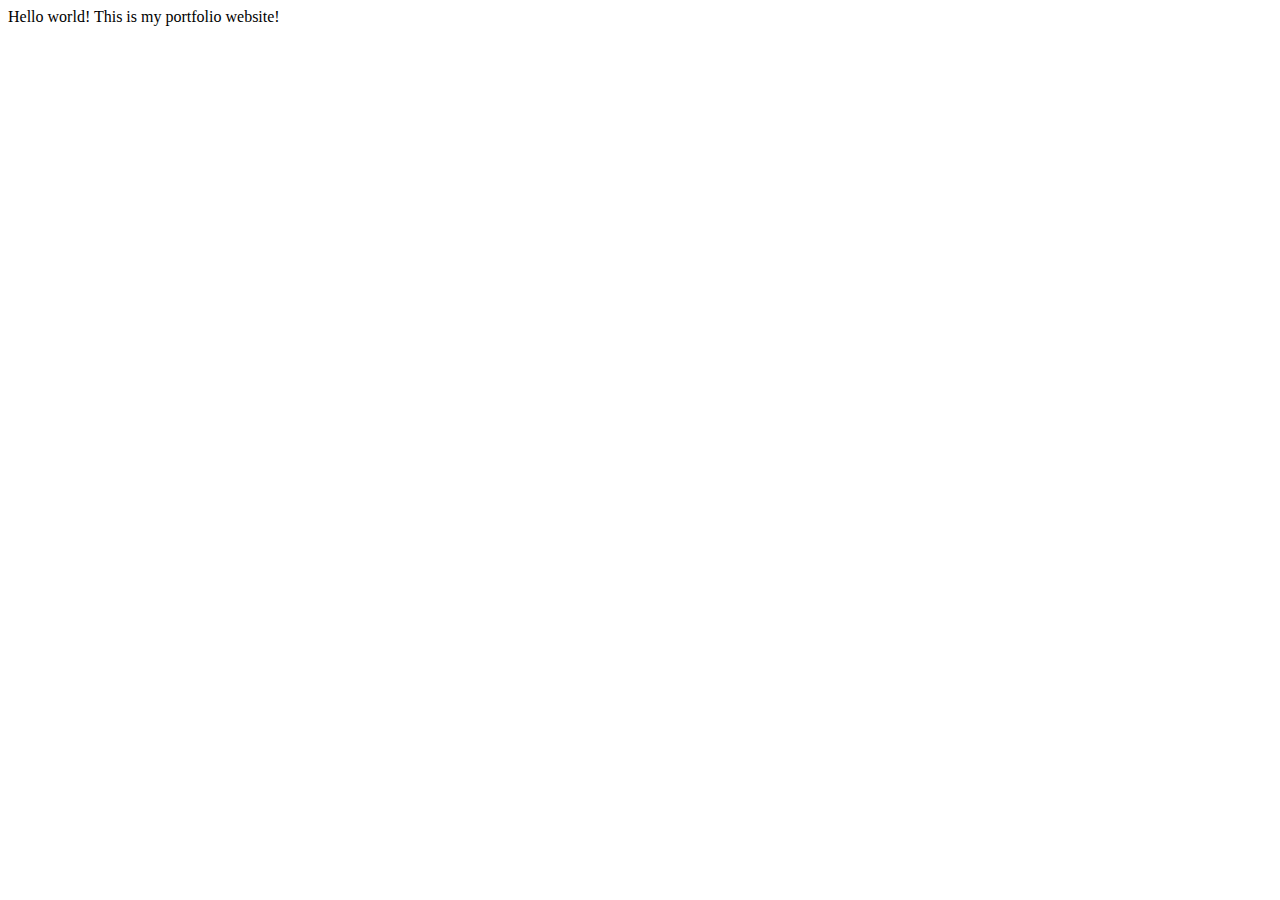
==== index.html @ abda1549 "Create index.html" ====
<!DOCTYPE html>
<html lang="en">
<head>
    <meta charset="UTF-8">
    <meta name="viewport" content="width=device-width, initial-scale=1.0">
    <title>Alex J. Fisher's Portfolio</title>
</head>
<body>
    Hello world! This is my portfolio website!
</body>
</html>
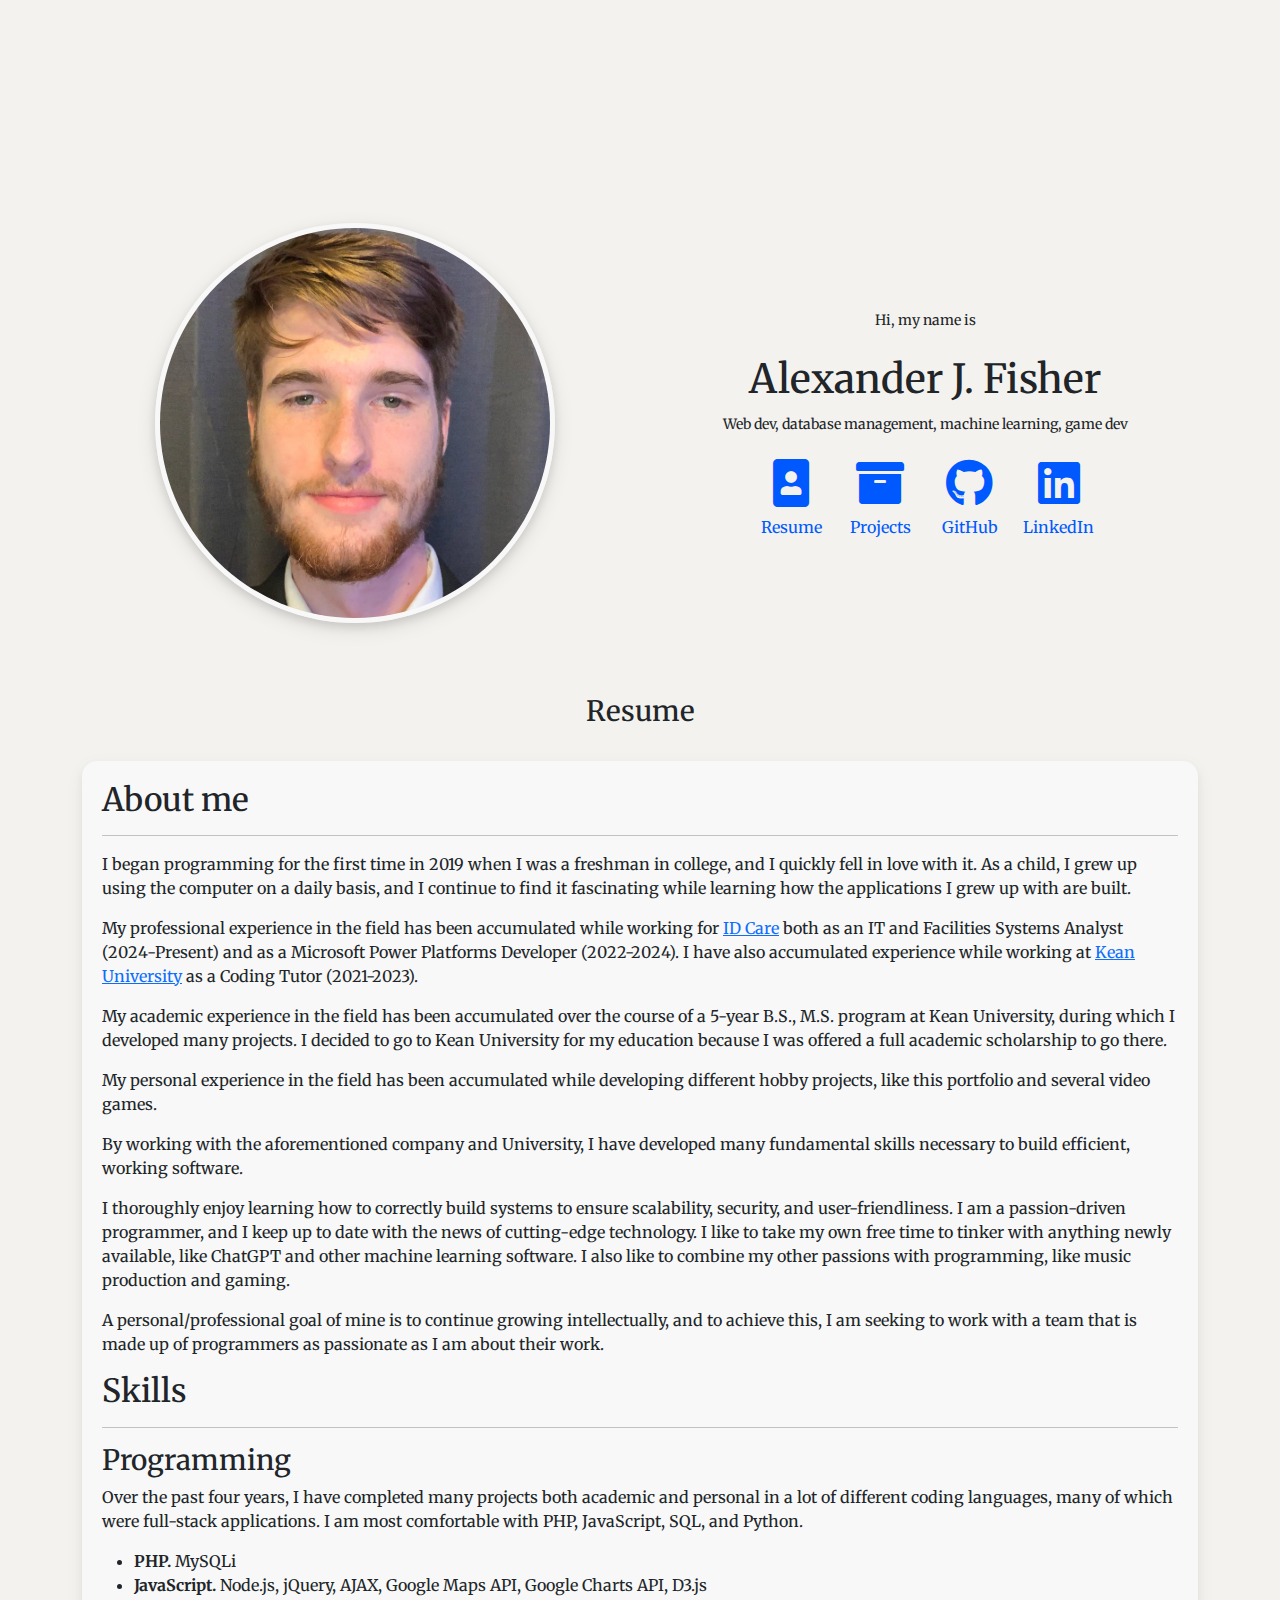
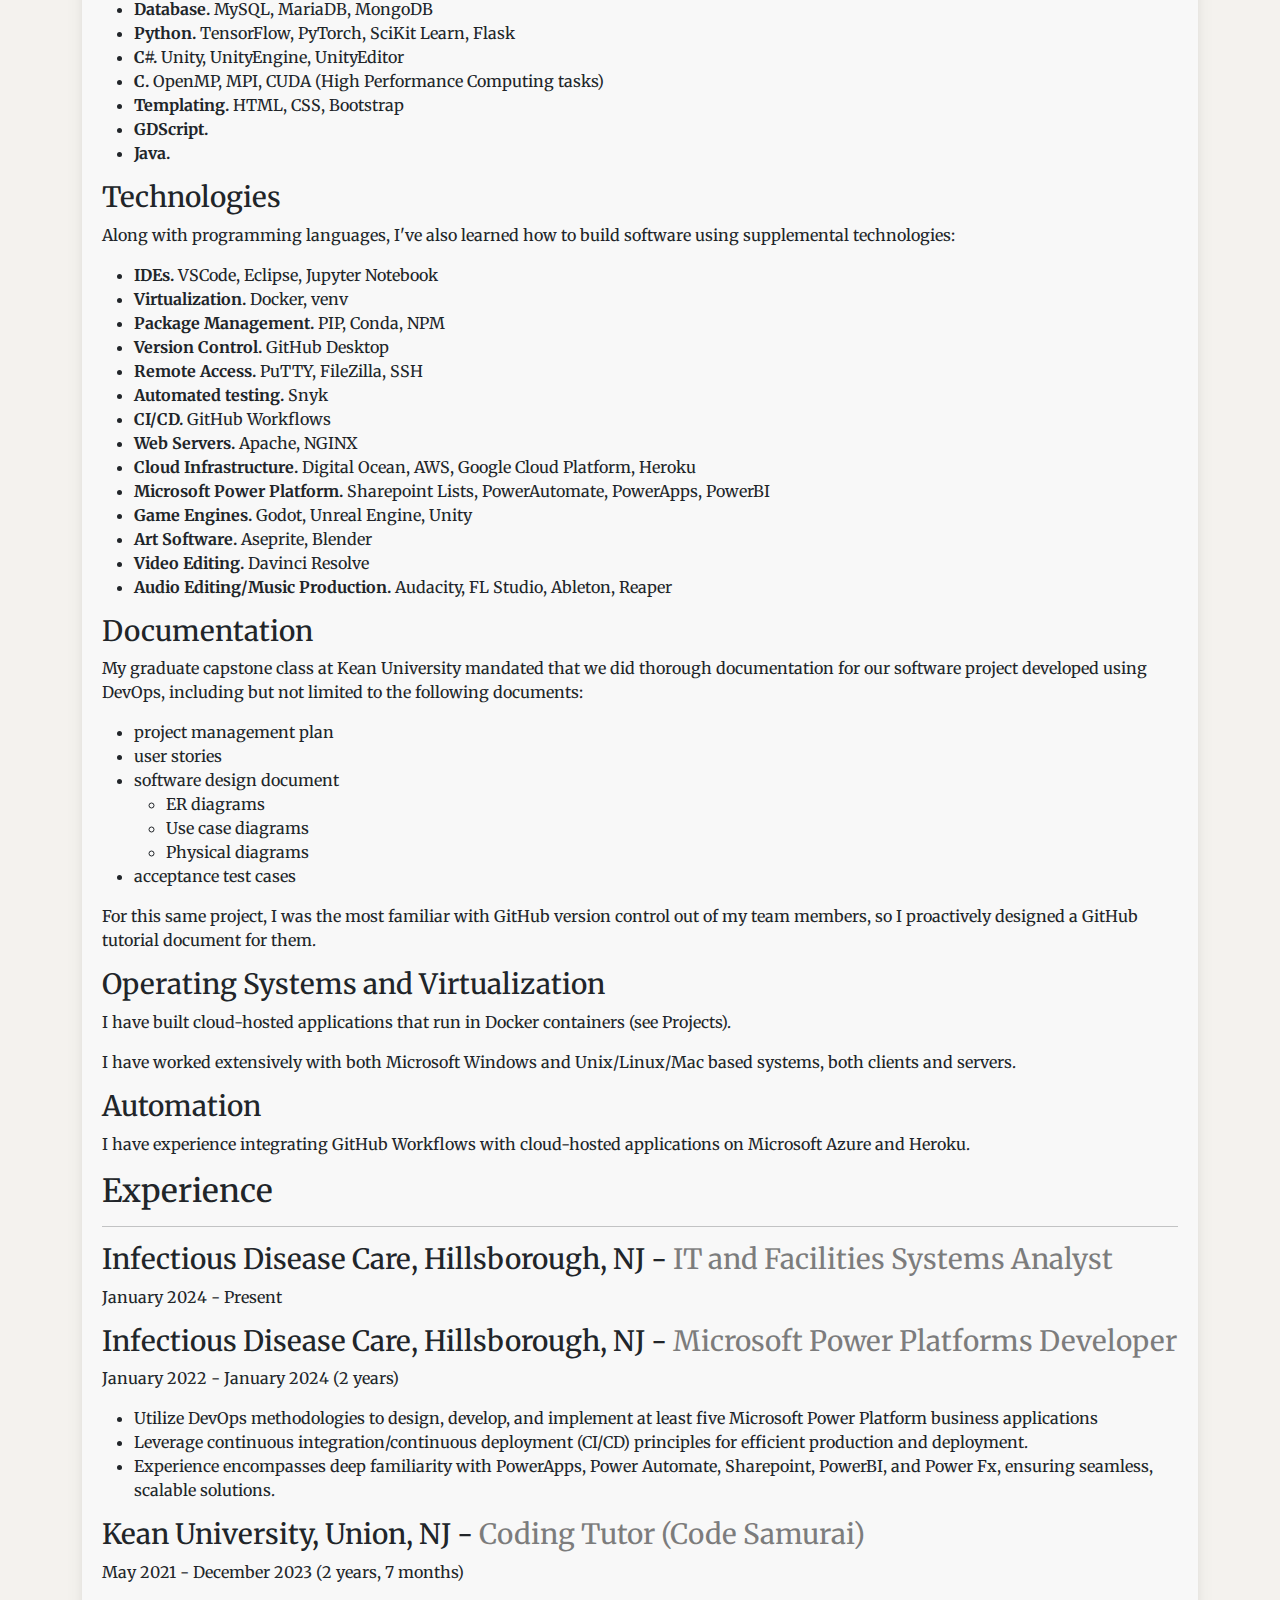
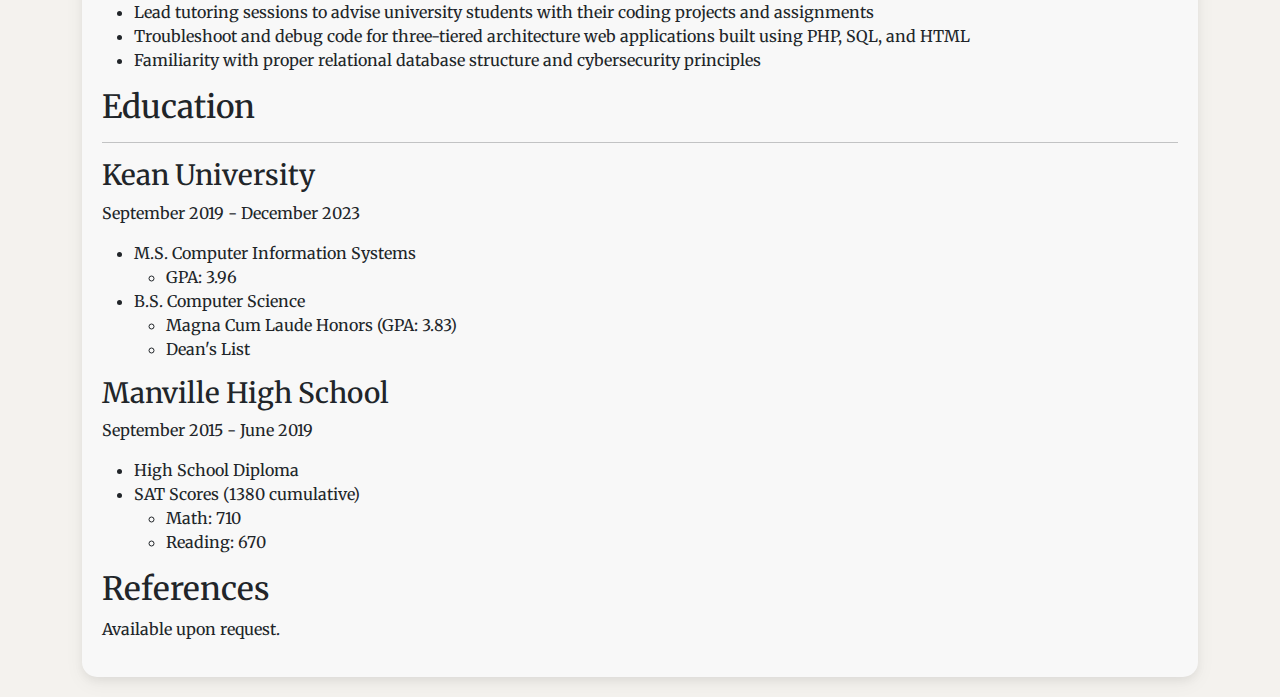
==== commit 6554ca3c: "Major update to portfolio" ====
--- a/index.html
+++ b/index.html
@@ -4,8 +4,259 @@
     <meta charset="UTF-8">
     <meta name="viewport" content="width=device-width, initial-scale=1.0">
     <title>Alex J. Fisher's Portfolio</title>
+
+    <!-- JS Libraries -->
+    <script src="_libraries/bootstrap/bootstrap.min.js"></script>
+    <script src="_libraries/jquery-3.6.0.min.js"></script>
+    <script src="_js/index.js"></script>
+    
+    <!-- CSS -->
+    <link rel="stylesheet" href="https://cdnjs.cloudflare.com/ajax/libs/font-awesome/5.15.4/css/all.min.css">
+    <link rel="stylesheet" href="_libraries/bootstrap/bootstrap.min.css">
+    <link rel="stylesheet" href="_css/style.css">
 </head>
 <body>
-    Hello world! This is my portfolio website!
+    <div class="container h-100">
+        <div class="row h-100 justify-content-center">
+            <div class="col text-center">
+                <div id="main-section" class="row" style="margin-top:20%">
+                    <div class="col d-flex justify-content-center">
+                        <img class="profile_picture" src="./_assets/photo_id.jpg" alt ="Portrait of me">
+                    </div>
+                    <div class="col d-flex align-items-center justify-content-center">
+            
+                        <div class="text-center">
+                            <!-- Your content here -->
+                            <small class="">Hi, my name is<br><br></small>
+                            <h1 class="">Alexander J. Fisher</h1>
+                            <small>Web dev, database management, machine learning, game dev</small>
+                
+                            <br><br>
+                           
+                            <div id="icon-matrix" class="container">
+                                <div class="row g-0 text-center">  <!-- Added text-center for alignment -->
+                                    <div class="col">
+                                        <a href="#" id="resume-link" class="link"> 
+                                            <i class="fas fa-portrait fa-3x"></i>
+                                            <div class="icon-title">Resume</div> <!-- Clickable title -->
+                                        </a>
+                                    </div>
+                                    <div class="col">
+                                        <a href="#" id="projects-link" class="link"> 
+                                            <i class="fas fa-archive fa-3x"></i>
+                                            <div class="icon-title">Projects</div> <!-- Clickable title -->
+                                        </a>
+                                    </div>
+                                    <div class="col">
+                                        <a href="https://github.com/alexfishy12" class="link" target="_blank">
+                                            <i class="fab fa-github fa-3x"></i>
+                                            <div class="icon-title">GitHub</div> <!-- Clickable title -->
+                                        </a>
+                                    </div>
+                                    <div class="col">
+                                        <a href="https://www.linkedin.com/in/alexjfisher" class="link" target="_blank">
+                                            <i class="fab fa-linkedin fa-3x"></i>
+                                            <div class="icon-title">LinkedIn</div> <!-- Clickable title -->
+                                        </a>
+                                    </div>
+                                </div>
+                            </div>
+                        </div>
+                    </div>
+                </div>
+                <br><br><br>
+                <!-- Resume Section -->
+                <div id="resume-section" style="">
+                    <h3>Resume</h3><br>
+                    <div id="resume-content"  class="content-section text-start">
+                        <!-- Resume content here -->
+                        <h2>About me<hr></h2>
+                        <p>I began programming for the first time in 2019 when I was a freshman in college, and I quickly fell in love with it. As a child, I grew up using the computer on a daily basis, and I continue to find it fascinating while learning how the applications I grew up with are built.</p>
+                        <p>My professional experience in the field has been accumulated while working for <a href="https://idcare.com/" target="_blank" rel="noopener noreferrer">ID Care</a> both as an IT and Facilities Systems Analyst (2024-Present) and as a Microsoft Power Platforms Developer (2022-2024). I have also accumulated 
+                            experience while working at <a href="https://www.kean.edu/" target="_blank" rel="noopener noreferrer">Kean University</a> as a Coding Tutor (2021-2023).
+                        </p>
+                        <p>My academic experience in the field has been accumulated over the course of a 5-year B.S., M.S. program at Kean University, during which I developed many projects. I decided to go to Kean University for my education because I was offered a full academic scholarship to go there.</p>
+                        <p>My personal experience in the field has been accumulated while developing different hobby projects, like this portfolio and several video games.</p>
+                        <p>By working with the aforementioned company and University, I have developed many fundamental skills necessary to build efficient, working software.</p>
+                        <p>I thoroughly enjoy learning how to correctly build systems to ensure scalability, security, and user-friendliness. I am a passion-driven programmer, and I keep up to date with the news of cutting-edge technology. I like to take my own free time to tinker with anything newly available, like ChatGPT and other machine learning software. I also like to combine my other passions with programming, like music production and gaming.</p>
+                        <p>A personal/professional goal of mine is to continue growing intellectually, and to achieve this, I am seeking to work with a team that is made up of programmers as passionate as I am about their work.</p>
+                        <h2>Skills<hr></h2>
+                        <h3>Programming</h3>
+                        <p>Over the past four years, I have completed many projects both academic and personal in a lot of different coding languages, many of which were full-stack applications. I am most comfortable with PHP, JavaScript, SQL, and Python.</p>
+                        <ul>
+                            <li><strong>PHP.</strong> MySQLi</li>
+                            <li><strong>JavaScript.</strong> Node.js, jQuery, AJAX, Google Maps API, Google Charts API, D3.js</li>
+                            <li><strong>Database.</strong> MySQL, MariaDB, MongoDB</li>
+                            <li><strong>Python.</strong> TensorFlow, PyTorch, SciKit Learn, Flask</li>
+                            <li><strong>C#.</strong> Unity, UnityEngine, UnityEditor</li>
+                            <li><strong>C.</strong> OpenMP, MPI, CUDA (High Performance Computing tasks)</li>
+                            <li><strong>Templating.</strong> HTML, CSS, Bootstrap</li>
+                            <li><strong>GDScript.</strong></li>
+                            <li><strong>Java.</strong> </li>
+                        </ul>
+                        <h3>Technologies</h3>
+                        <p>Along with programming languages, I've also learned how to build software using supplemental technologies:</p>
+                        <ul>
+                            <li><strong>IDEs.</strong> VSCode, Eclipse, Jupyter Notebook</li>
+                            <li><strong>Virtualization.</strong> Docker, venv</li>
+                            <li><strong>Package Management.</strong> PIP, Conda, NPM</li>
+                            <li><strong>Version Control.</strong> GitHub Desktop</li>
+                            <li><strong>Remote Access.</strong> PuTTY, FileZilla, SSH</li>
+                            <li><strong>Automated testing.</strong> Snyk</li>
+                            <li><strong>CI/CD.</strong> GitHub Workflows</li>
+                            <li><strong>Web Servers.</strong> Apache, NGINX</li>
+                            <li><strong>Cloud Infrastructure.</strong> Digital Ocean, AWS, Google Cloud Platform, Heroku</li>
+                            <li><strong>Microsoft Power Platform.</strong> Sharepoint Lists, PowerAutomate, PowerApps, PowerBI</li>
+                            <li><strong>Game Engines.</strong> Godot, Unreal Engine, Unity</li>
+                            <li><strong>Art Software.</strong> Aseprite, Blender</li>
+                            <li><strong>Video Editing.</strong> Davinci Resolve</li>
+                            <li><strong>Audio Editing/Music Production.</strong> Audacity, FL Studio, Ableton, Reaper</li>
+                        </ul>
+                        <h3>Documentation</h3>
+                        <p>My graduate capstone class at Kean University mandated that we did thorough documentation for our software project developed using DevOps, including but not limited to the following documents:</p>
+                        <ul>
+                            <li>project management plan</li>
+                            <li>user stories</li>
+                            <li>software design document</li>
+                            <ul>
+                                <li>ER diagrams</li>
+                                <li>Use case diagrams</li>
+                                <li>Physical diagrams</li>
+                            </ul>
+                            <li>acceptance test cases</li>
+                        </ul>
+                        <p>For this same project, I was the most familiar with GitHub version control out of my team members, so I proactively designed a GitHub tutorial document for them.</p>
+                        <h3>Operating Systems and Virtualization</h3>
+                        <p>I have built cloud-hosted applications that run in Docker containers (see Projects).</p>
+                        <p>I have worked extensively with both Microsoft Windows and Unix/Linux/Mac based systems, both clients and servers.</p>
+                        <h3>Automation</h3>
+                        <p>I have experience integrating GitHub Workflows with cloud-hosted applications on Microsoft Azure and Heroku.</p>
+                        <h2>Experience<hr></h2>
+                        <h3>Infectious Disease Care, Hillsborough, NJ - <span class="text-black-50">IT and Facilities Systems Analyst</span></h3>
+                        <p>January 2024 - Present</p>
+                        <ul>
+                            
+                        </ul>
+                        <h3>Infectious Disease Care, Hillsborough, NJ - <span class="text-black-50">Microsoft Power Platforms Developer</span></h3>
+                        <p>January 2022 - January 2024 (2 years)</p>
+                        <ul>
+                            <li>Utilize DevOps methodologies to design, develop, and implement at least five Microsoft Power Platform business applications</li>
+                            <li>Leverage continuous integration/continuous deployment (CI/CD) principles for efficient production and deployment.</li>
+                            <li>Experience encompasses deep familiarity with PowerApps, Power Automate, Sharepoint, PowerBI, and Power Fx, ensuring seamless, scalable solutions.</li>
+                        </ul>
+                        <h3>Kean University, Union, NJ - <span class="text-black-50">Coding Tutor (Code Samurai)</span></h3>
+                        <p>May 2021 - December 2023 (2 years, 7 months)</p>
+                        <ul>
+                            <li>Lead tutoring sessions to advise university students with their coding projects and assignments</li>
+                            <li>Troubleshoot and debug code for three-tiered architecture web applications built using PHP, SQL, and HTML</li>
+                            <li>Familiarity with proper relational database structure and cybersecurity principles</li>
+                        </ul>
+                        <h2>Education<hr></h2>
+                        <h3>Kean University</h3>
+                        <p>September 2019 - December 2023</p>
+                        <ul>
+                            <li>M.S. Computer Information Systems</li>
+                            <ul>
+                                <li>GPA: 3.96</li>
+                            </ul>
+                            <li>B.S. Computer Science</li>
+                            <ul>
+                                <li>Magna Cum Laude Honors (GPA: 3.83)</li>
+                                <li>Dean's List</li>
+                            </ul>
+                        </ul>
+                        <h3>Manville High School</h3>
+                        <p>September 2015 - June 2019</p>
+                        <ul>
+                            <li>High School Diploma</li>
+                            <li>SAT Scores (1380 cumulative)</li>
+                            <ul>
+                                <li>Math: 710</li>
+                                <li>Reading: 670</li>
+                            </ul>
+                        </ul>
+                        <h2>References</h2>
+                        <p>Available upon request.</p>
+                    </div>
+                </div>
+
+                <!-- Projects Section -->
+                <div id="projects-section" style="display:none">
+                    <h3>Projects</h3><br>
+                    <ul id="projects-content" class="list-unstyled justify-content-center">
+                        <li class="project-item content-section mb-3 row g-0">
+                            <!-- Thumbnail Column -->
+                            <div class="col-md-4 mb-4 mb-md-0">
+                                <a href="http://audio-to-midi.alexjfisher.com" class="thumbnail" target="_blank">
+                                    <img src="_assets/AI_Audio_Music_Transcriber.png" alt="Thumbnail 1">
+                                </a>
+                            </div>
+                            <!-- Project Info Column -->
+                            <div class="col-md-8 project-info text-start ps-md-4 d-flex flex-column justify-content-between">
+                                <div class="project-title">Audio to MIDI Transcriber</div>
+                                <div class="project-subtitle">
+                                    A web application that automatically transcribes raw audio to MIDI notation.
+                                </div>
+                                <div class="project-description mt-3">
+                                    Uses machine learning to transcribe audio (.mp3 format) to MIDI notation. 
+                                    <br>
+                                    <br>
+                                    <small>The application is built using Tensorflow, Keras, FastAPI, and Docker.</small>
+                                </div>
+                                <div class="mt-auto">
+                                    <div class="d-flex flex-wrap">
+                                        <a href="https://github.com/alexfishy12/audio_to_midi_transcriber" class="link m-2" target="_blank">
+                                            <i class="fab fa-github fa-2x"></i>
+                                            <div class="icon-title">Github Repo</div> <!-- Clickable title -->
+                                        </a>
+                                        <a href="http://audio-to-midi.alexjfisher.com" class="link m-2" target="_blank">
+                                            <i class="fas fa-play-circle fa-2x"></i>
+                                            <div class="icon-title">Project Demo</div> <!-- Clickable title -->
+                                        </a>
+                                    </div>
+                                </div>
+                            </div>
+                        </li>
+
+                        <li class="project-item content-section mb-3 row g-0">
+                            <!-- Project Info Column -->
+                            <div class="col-md-8 project-info text-start pe-md-4 d-flex flex-column justify-content-between">
+                                <div class="project-title">Itinerary Generator</div>
+                                <div class="project-subtitle">
+                                    A web application that helps to plan a day trip in the city using Google Maps API.
+                                </div>
+                                <div class="project-description mt-3">
+                                    Uses Google Maps API to select nearby locations to visit and to calculate most efficient routes between them. Save the itinerary and share it amongst your friends using the generated unique code. 
+                                    <br>
+                                    <br>
+                                    <small>The application is built using Node.js, Google Maps API, JavaScript, and Docker.</small>
+                                </div>
+                                <div class="mt-auto">
+                                    <div class="d-flex flex-wrap justify-content-end">
+                                        <a href="https://github.com/alexfishy12/itineraryGenerator" class="link m-2" target="_blank">
+                                            <i class="fab fa-github fa-2x"></i>
+                                            <div class="icon-title">Github Repo</div> <!-- Clickable title -->
+                                        </a>
+                                        <a href="http://itinerary-generator.alexjfisher.com" class="link m-2" target="_blank">
+                                            <i class="fas fa-play-circle fa-2x"></i>
+                                            <div class="icon-title">Project Demo</div> <!-- Clickable title -->
+                                        </a>
+                                    </div>
+                                </div>
+                            </div>
+                             <!-- Thumbnail Column -->
+                            <div class="col-md-4 mt-4 mt-md-0">
+                                <a href="http://itinerary-generator.alexjfisher.com" class="thumbnail" target="_blank">
+                                    <img src="_assets/itinerary-generator.PNG" alt="Thumbnail 1">
+                                </a>
+                            </div>
+                        </li>
+                        <!-- Add more projects here -->
+                    </ul>
+                </div>
+
+            </div>
+        </div>
+    </div>
 </body>
 </html>--- a/_css/style.css
+++ b/_css/style.css
@@ -0,0 +1,102 @@
+@import url('https://fonts.googleapis.com/css2?family=Merriweather&display=swap');
+
+html, body {
+    height: 100%; /* Ensures that the html and body are full height */
+    margin: 0; /* Removes default margin */
+}
+
+body {
+    font-family:'Merriweather', serif;
+    background-color: rgb(244,242,238);
+}
+
+
+.profile_picture {
+    width: 400px;
+    height: 400px;
+    border-radius: 50%;
+    border-width: 5px;
+    border-style:solid;
+    border-color:#f8f8f8;
+    /* Adding shadow effect */
+    box-shadow: 0 4px 8px rgba(0,0,0,0.1), /* Primary shadow for bottom and right edges */
+                0 6px 20px rgba(0,0,0,0.1); /* Secondary shadow for additional diffused effect */
+}
+
+.link {  /* Style for the anchor tag */
+    display: block;
+    text-align: center; /* Aligns the icon and text centrally */
+    color: rgb(0, 89, 255); /* Inherits color from parent elements */
+    text-decoration: none; /* Removes underline from links */
+    transition: color 0.3s ease; /* Adds transition */
+}
+
+.icon-title {  /* Style for the title under the icon */
+    font-size: 1em; /* Adjust as needed */
+    margin-top: 8px; /* Space between icon and title */
+}
+
+/* Optional: Change color on hover for both icon and title */
+.link:hover, .link:hover .icon-title {
+    color: #003c8a; /* Change color on hover */
+}
+
+.content-section {
+    background-color: #f8f8f8; /* Off-white background */
+    border-radius: 15px; /* Curved corners */
+    padding: 20px;
+    margin-bottom: 20px; /* Space between sections */
+    
+    /* Adding shadow effect */
+    box-shadow: 0 4px 8px rgba(0,0,0,0.05), /* Primary shadow for bottom and right edges */
+                0 6px 20px rgba(0,0,0,0.05); /* Secondary shadow for additional diffused effect */
+  }
+  
+
+#projects-section {
+    margin-left: 10%;
+    margin-right: 10%;
+}
+
+.project-item {
+    list-style: none; /* Remove default list styling */
+    padding: 20px; /* Padding for each list item */
+    display: flex; /* Use flexbox for layout */
+    align-items: center; /* Align items vertically */
+}
+
+.project-info {
+    min-height: 300px;
+}
+
+.thumbnail img {
+    margin: 0;
+    width: 100%;
+    height: 300px;
+    border-radius: 15px; 
+    object-fit: cover; 
+    border-radius: 15px;
+     /* Adding shadow effect */
+     box-shadow: 0 4px 8px rgba(0,0,0,0.3), /* Primary shadow for bottom and right edges */
+     0 6px 20px rgba(0,0,0,0.3); /* Secondary shadow for additional diffused effect */
+    transition: box-shadow 0.3s ease; /* Add transition effect */
+}
+
+.thumbnail img:hover {
+    box-shadow: 0 4px 8px rgba(0,0,0,0), 
+                0 6px 20px rgba(0,0,0,0); 
+}
+
+.project-title {
+    font-size: 1.2em; /* Larger font size */
+    font-weight: bold;
+}
+
+.project-subtitle {
+    font-size: 1em;
+    color: #666;
+}
+
+.project-description {
+    font-size: 1em;
+}